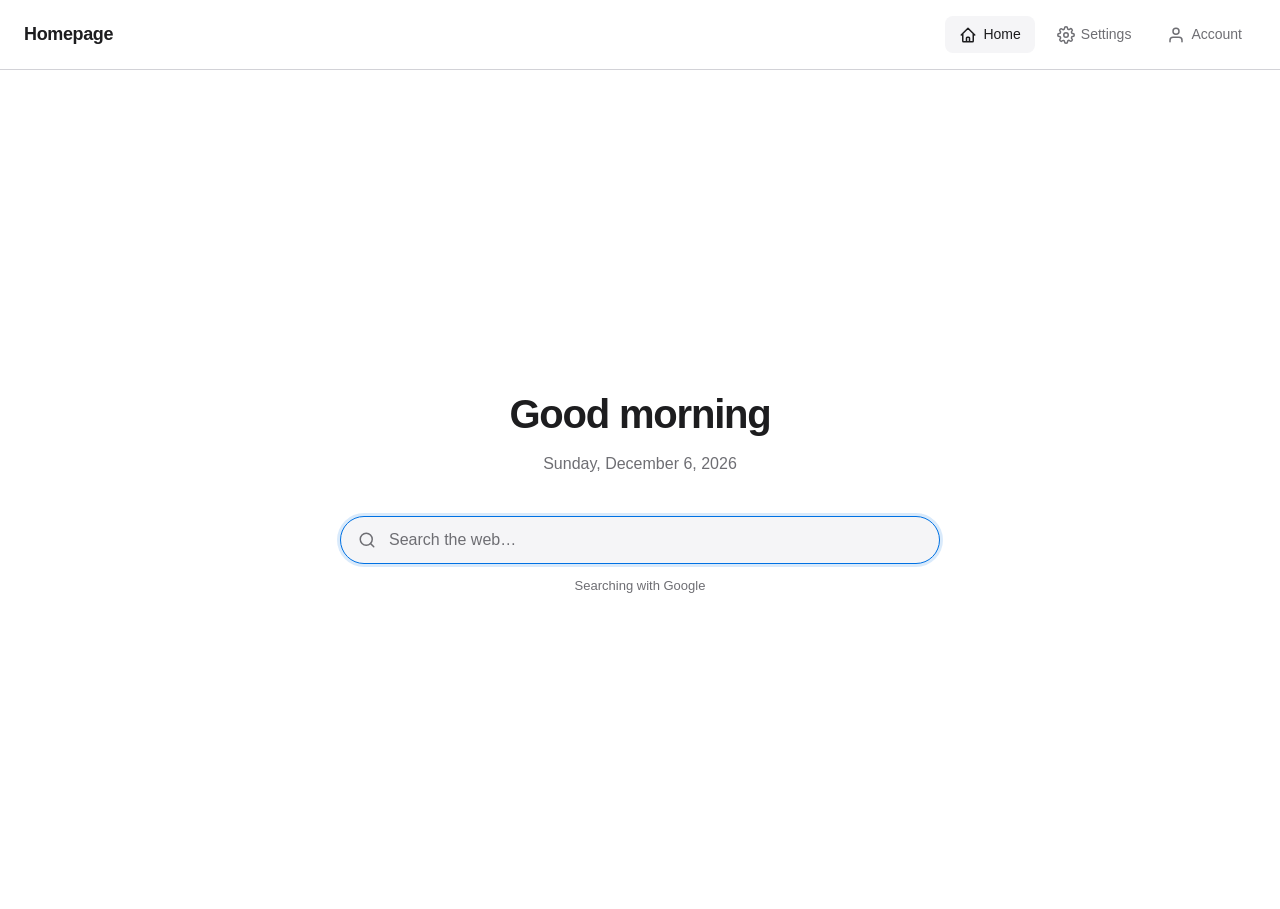
==== index.html @ 0e5a6356 "Add homepage with search bar, settings page, and account page - Homepage with time-based greeting, d" ====
<!DOCTYPE html>
<html lang="en">
<head>
  <meta charset="UTF-8" />
  <meta name="viewport" content="width=device-width, initial-scale=1.0" />
  <title>Homepage</title>
  <link rel="stylesheet" href="css/style.css" />
</head>
<body>

  <!-- Navigation -->
  <nav class="nav">
    <a href="index.html" class="nav-brand">Homepage</a>
    <div class="nav-links">
      <a href="index.html" class="nav-link" title="Home">
        <svg viewBox="0 0 24 24" fill="none" stroke="currentColor" stroke-width="2" stroke-linecap="round" stroke-linejoin="round"><path d="M3 12l2-2m0 0l7-7 7 7M5 10v10a1 1 0 001 1h3m10-11l2 2m-2-2v10a1 1 0 01-1 1h-3m-4 0a1 1 0 01-1-1v-4a1 1 0 011-1h2a1 1 0 011 1v4a1 1 0 01-1 1h-2z"/></svg>
        <span>Home</span>
      </a>
      <a href="settings.html" class="nav-link" title="Settings">
        <svg viewBox="0 0 24 24" fill="none" stroke="currentColor" stroke-width="2" stroke-linecap="round" stroke-linejoin="round"><circle cx="12" cy="12" r="3"/><path d="M19.4 15a1.65 1.65 0 00.33 1.82l.06.06a2 2 0 01-2.83 2.83l-.06-.06a1.65 1.65 0 00-1.82-.33 1.65 1.65 0 00-1 1.51V21a2 2 0 01-4 0v-.09a1.65 1.65 0 00-1.08-1.51 1.65 1.65 0 00-1.82.33l-.06.06a2 2 0 01-2.83-2.83l.06-.06a1.65 1.65 0 00.33-1.82 1.65 1.65 0 00-1.51-1H3a2 2 0 010-4h.09a1.65 1.65 0 001.51-1.08 1.65 1.65 0 00-.33-1.82l-.06-.06a2 2 0 012.83-2.83l.06.06a1.65 1.65 0 001.82.33H9a1.65 1.65 0 001-1.51V3a2 2 0 014 0v.09a1.65 1.65 0 001.08 1.51 1.65 1.65 0 001.82-.33l.06-.06a2 2 0 012.83 2.83l-.06.06a1.65 1.65 0 00-.33 1.82V9a1.65 1.65 0 001.51 1H21a2 2 0 010 4h-.09a1.65 1.65 0 00-1.51 1.08z"/></svg>
        <span>Settings</span>
      </a>
      <a href="account.html" class="nav-link" title="Account">
        <svg viewBox="0 0 24 24" fill="none" stroke="currentColor" stroke-width="2" stroke-linecap="round" stroke-linejoin="round"><path d="M20 21v-2a4 4 0 00-4-4H8a4 4 0 00-4 4v2"/><circle cx="12" cy="7" r="4"/></svg>
        <span>Account</span>
      </a>
    </div>
  </nav>

  <!-- Homepage Content -->
  <main class="home-container">
    <h1 id="greeting" class="home-greeting"></h1>
    <p id="current-date" class="home-date"></p>

    <form id="search-form" class="search-wrapper" autocomplete="off">
      <svg class="search-icon" viewBox="0 0 24 24" fill="none" stroke="currentColor" stroke-width="2" stroke-linecap="round" stroke-linejoin="round"><circle cx="11" cy="11" r="8"/><line x1="21" y1="21" x2="16.65" y2="16.65"/></svg>
      <input id="search-input" class="search-input" type="text" placeholder="Search the web…" autofocus />
    </form>
    <span id="engine-label" class="search-engine-label"></span>
  </main>

  <script src="js/app.js"></script>
</body>
</html>
---- css/style.css ----
/* ===== Reset & Base ===== */
*,
*::before,
*::after {
  margin: 0;
  padding: 0;
  box-sizing: border-box;
}

:root {
  --bg: #ffffff;
  --bg-secondary: #f5f5f7;
  --text: #1d1d1f;
  --text-secondary: #6e6e73;
  --accent: #0071e3;
  --accent-hover: #0077ed;
  --border: #d2d2d7;
  --card-bg: #ffffff;
  --input-bg: #f5f5f7;
  --shadow: 0 1px 3px rgba(0, 0, 0, 0.08);
  --shadow-lg: 0 4px 16px rgba(0, 0, 0, 0.1);
  --radius: 12px;
  --radius-sm: 8px;
  --transition: 0.2s ease;
  --font: -apple-system, BlinkMacSystemFont, "Segoe UI", Roboto, Helvetica, Arial, sans-serif;
}

[data-theme="dark"] {
  --bg: #1c1c1e;
  --bg-secondary: #2c2c2e;
  --text: #f5f5f7;
  --text-secondary: #98989d;
  --accent: #0a84ff;
  --accent-hover: #409cff;
  --border: #38383a;
  --card-bg: #2c2c2e;
  --input-bg: #3a3a3c;
  --shadow: 0 1px 3px rgba(0, 0, 0, 0.3);
  --shadow-lg: 0 4px 16px rgba(0, 0, 0, 0.4);
}

html {
  font-size: 16px;
}

body {
  font-family: var(--font);
  background: var(--bg);
  color: var(--text);
  line-height: 1.5;
  min-height: 100vh;
  transition: background var(--transition), color var(--transition);
}

a {
  color: var(--accent);
  text-decoration: none;
  transition: color var(--transition);
}

a:hover {
  color: var(--accent-hover);
}

/* ===== Navigation ===== */
.nav {
  display: flex;
  align-items: center;
  justify-content: space-between;
  padding: 16px 24px;
  background: var(--bg);
  border-bottom: 1px solid var(--border);
  position: sticky;
  top: 0;
  z-index: 100;
  transition: background var(--transition), border-color var(--transition);
}

.nav-brand {
  font-size: 1.125rem;
  font-weight: 600;
  color: var(--text);
  letter-spacing: -0.02em;
}

.nav-links {
  display: flex;
  align-items: center;
  gap: 8px;
}

.nav-link {
  display: flex;
  align-items: center;
  gap: 6px;
  padding: 8px 14px;
  border-radius: var(--radius-sm);
  font-size: 0.875rem;
  font-weight: 500;
  color: var(--text-secondary);
  transition: background var(--transition), color var(--transition);
}

.nav-link:hover,
.nav-link.active {
  background: var(--bg-secondary);
  color: var(--text);
}

.nav-link svg {
  width: 18px;
  height: 18px;
  flex-shrink: 0;
}

/* ===== Homepage ===== */
.home-container {
  display: flex;
  flex-direction: column;
  align-items: center;
  justify-content: center;
  min-height: calc(100vh - 61px);
  padding: 24px;
}

.home-greeting {
  font-size: 2.5rem;
  font-weight: 700;
  letter-spacing: -0.03em;
  margin-bottom: 8px;
  text-align: center;
}

.home-date {
  font-size: 1rem;
  color: var(--text-secondary);
  margin-bottom: 40px;
  text-align: center;
}

.search-wrapper {
  width: 100%;
  max-width: 600px;
  position: relative;
}

.search-input {
  width: 100%;
  padding: 14px 20px 14px 48px;
  font-size: 1rem;
  font-family: var(--font);
  background: var(--input-bg);
  color: var(--text);
  border: 1px solid var(--border);
  border-radius: 999px;
  outline: none;
  transition: border-color var(--transition), box-shadow var(--transition), background var(--transition);
}

.search-input::placeholder {
  color: var(--text-secondary);
}

.search-input:focus {
  border-color: var(--accent);
  box-shadow: 0 0 0 3px rgba(0, 113, 227, 0.15);
}

.search-icon {
  position: absolute;
  left: 18px;
  top: 50%;
  transform: translateY(-50%);
  width: 18px;
  height: 18px;
  color: var(--text-secondary);
  pointer-events: none;
}

.search-engine-label {
  display: block;
  text-align: center;
  margin-top: 12px;
  font-size: 0.8125rem;
  color: var(--text-secondary);
}

/* ===== Page Layout ===== */
.page {
  max-width: 640px;
  margin: 0 auto;
  padding: 40px 24px 80px;
}

.page-title {
  font-size: 1.75rem;
  font-weight: 700;
  letter-spacing: -0.02em;
  margin-bottom: 32px;
}

/* ===== Card / Section ===== */
.card {
  background: var(--card-bg);
  border: 1px solid var(--border);
  border-radius: var(--radius);
  padding: 24px;
  margin-bottom: 24px;
  transition: background var(--transition), border-color var(--transition);
}

.card-title {
  font-size: 0.8125rem;
  font-weight: 600;
  text-transform: uppercase;
  letter-spacing: 0.05em;
  color: var(--text-secondary);
  margin-bottom: 16px;
}

/* ===== Form Elements ===== */
.form-group {
  margin-bottom: 20px;
}

.form-group:last-child {
  margin-bottom: 0;
}

.form-label {
  display: block;
  font-size: 0.875rem;
  font-weight: 500;
  margin-bottom: 6px;
  color: var(--text);
}

.form-input,
.form-select,
.form-textarea {
  width: 100%;
  padding: 10px 14px;
  font-size: 0.9375rem;
  font-family: var(--font);
  background: var(--input-bg);
  color: var(--text);
  border: 1px solid var(--border);
  border-radius: var(--radius-sm);
  outline: none;
  transition: border-color var(--transition), box-shadow var(--transition), background var(--transition);
}

.form-input:focus,
.form-select:focus,
.form-textarea:focus {
  border-color: var(--accent);
  box-shadow: 0 0 0 3px rgba(0, 113, 227, 0.15);
}

.form-select {
  appearance: none;
  background-image: url("data:image/svg+xml,%3Csvg xmlns='http://www.w3.org/2000/svg' width='12' height='12' fill='%236e6e73' viewBox='0 0 24 24'%3E%3Cpath d='M7 10l5 5 5-5z'/%3E%3C/svg%3E");
  background-repeat: no-repeat;
  background-position: right 14px center;
  padding-right: 36px;
  cursor: pointer;
}

.form-textarea {
  resize: vertical;
  min-height: 80px;
}

.form-hint {
  font-size: 0.8125rem;
  color: var(--text-secondary);
  margin-top: 4px;
}

/* ===== Toggle Switch ===== */
.toggle-row {
  display: flex;
  align-items: center;
  justify-content: space-between;
  padding: 8px 0;
}

.toggle-row + .toggle-row {
  border-top: 1px solid var(--border);
  margin-top: 8px;
  padding-top: 16px;
}

.toggle-label-text {
  font-size: 0.9375rem;
  font-weight: 500;
}

.toggle-desc {
  font-size: 0.8125rem;
  color: var(--text-secondary);
  margin-top: 2px;
}

.toggle {
  position: relative;
  width: 48px;
  height: 28px;
  flex-shrink: 0;
}

.toggle input {
  opacity: 0;
  width: 0;
  height: 0;
}

.toggle-slider {
  position: absolute;
  inset: 0;
  background: var(--border);
  border-radius: 999px;
  cursor: pointer;
  transition: background var(--transition);
}

.toggle-slider::before {
  content: "";
  position: absolute;
  left: 3px;
  top: 3px;
  width: 22px;
  height: 22px;
  background: #fff;
  border-radius: 50%;
  transition: transform var(--transition);
  box-shadow: 0 1px 3px rgba(0, 0, 0, 0.15);
}

.toggle input:checked + .toggle-slider {
  background: var(--accent);
}

.toggle input:checked + .toggle-slider::before {
  transform: translateX(20px);
}

/* ===== Buttons ===== */
.btn {
  display: inline-flex;
  align-items: center;
  justify-content: center;
  gap: 6px;
  padding: 10px 20px;
  font-size: 0.9375rem;
  font-weight: 500;
  font-family: var(--font);
  border: none;
  border-radius: var(--radius-sm);
  cursor: pointer;
  transition: background var(--transition), color var(--transition), box-shadow var(--transition);
}

.btn-primary {
  background: var(--accent);
  color: #fff;
}

.btn-primary:hover {
  background: var(--accent-hover);
}

.btn-secondary {
  background: var(--bg-secondary);
  color: var(--text);
  border: 1px solid var(--border);
}

.btn-secondary:hover {
  background: var(--border);
}

.btn-danger {
  background: #ff3b30;
  color: #fff;
}

.btn-danger:hover {
  background: #ff453a;
}

.btn-block {
  width: 100%;
}

/* ===== Avatar ===== */
.avatar-section {
  display: flex;
  flex-direction: column;
  align-items: center;
  margin-bottom: 24px;
}

.avatar {
  width: 96px;
  height: 96px;
  border-radius: 50%;
  background: var(--bg-secondary);
  border: 2px solid var(--border);
  display: flex;
  align-items: center;
  justify-content: center;
  overflow: hidden;
  margin-bottom: 12px;
  transition: border-color var(--transition);
}

.avatar img {
  width: 100%;
  height: 100%;
  object-fit: cover;
}

.avatar-placeholder {
  font-size: 2rem;
  color: var(--text-secondary);
}

.avatar-upload-btn {
  font-size: 0.8125rem;
  color: var(--accent);
  cursor: pointer;
  font-weight: 500;
}

.avatar-upload-btn:hover {
  color: var(--accent-hover);
}

/* ===== Toast ===== */
.toast {
  position: fixed;
  bottom: 24px;
  left: 50%;
  transform: translateX(-50%) translateY(100px);
  background: var(--text);
  color: var(--bg);
  padding: 12px 24px;
  border-radius: var(--radius-sm);
  font-size: 0.875rem;
  font-weight: 500;
  box-shadow: var(--shadow-lg);
  opacity: 0;
  transition: transform 0.3s ease, opacity 0.3s ease;
  z-index: 1000;
  pointer-events: none;
}

.toast.show {
  transform: translateX(-50%) translateY(0);
  opacity: 1;
}

/* ===== Color Swatches ===== */
.color-options {
  display: flex;
  gap: 10px;
  flex-wrap: wrap;
}

.color-swatch {
  width: 36px;
  height: 36px;
  border-radius: 50%;
  border: 2px solid transparent;
  cursor: pointer;
  transition: border-color var(--transition), transform var(--transition);
}

.color-swatch:hover {
  transform: scale(1.1);
}

.color-swatch.active {
  border-color: var(--text);
  box-shadow: 0 0 0 2px var(--bg), 0 0 0 4px var(--text);
}

/* ===== Responsive ===== */
@media (max-width: 600px) {
  .home-greeting {
    font-size: 1.75rem;
  }

  .page {
    padding: 24px 16px 60px;
  }

  .nav {
    padding: 12px 16px;
  }

  .nav-link span {
    display: none;
  }
}
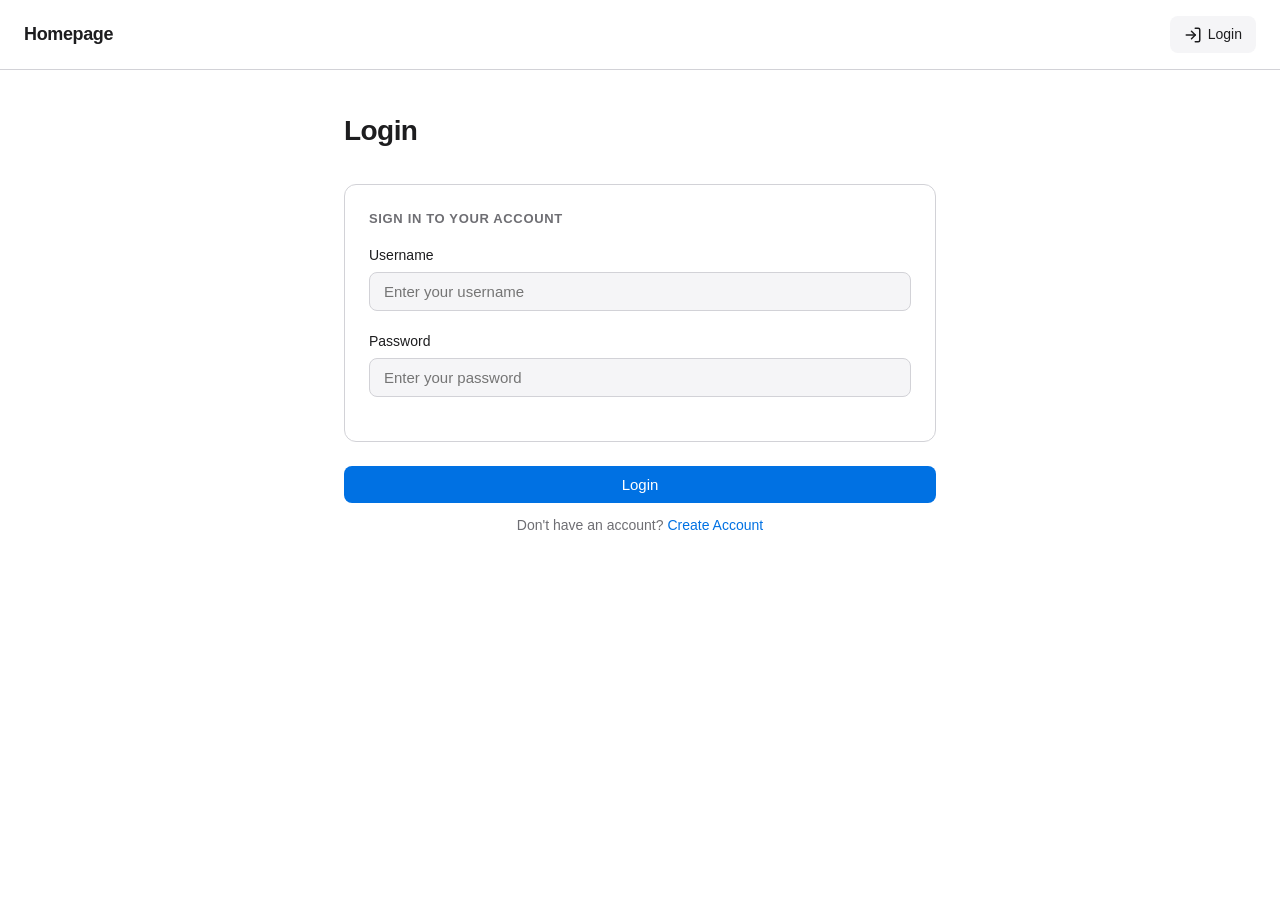
==== commit bd458de8: "Add login page, per-user account data, and user info on homepage Co-authored-by: KINGANGELETTI <2601" ====
--- a/index.html
+++ b/index.html
@@ -24,11 +24,27 @@
         <svg viewBox="0 0 24 24" fill="none" stroke="currentColor" stroke-width="2" stroke-linecap="round" stroke-linejoin="round"><path d="M20 21v-2a4 4 0 00-4-4H8a4 4 0 00-4 4v2"/><circle cx="12" cy="7" r="4"/></svg>
         <span>Account</span>
       </a>
+      <a href="#" id="nav-logout" class="nav-link" title="Logout" style="display:none;">
+        <svg viewBox="0 0 24 24" fill="none" stroke="currentColor" stroke-width="2" stroke-linecap="round" stroke-linejoin="round"><path d="M9 21H5a2 2 0 01-2-2V5a2 2 0 012-2h4"/><polyline points="16 17 21 12 16 7"/><line x1="21" y1="12" x2="9" y2="12"/></svg>
+        <span>Logout</span>
+      </a>
+      <a href="login.html" id="nav-login" class="nav-link" title="Login" style="display:none;">
+        <svg viewBox="0 0 24 24" fill="none" stroke="currentColor" stroke-width="2" stroke-linecap="round" stroke-linejoin="round"><path d="M15 3h4a2 2 0 012 2v14a2 2 0 01-2 2h-4"/><polyline points="10 17 15 12 10 7"/><line x1="15" y1="12" x2="3" y2="12"/></svg>
+        <span>Login</span>
+      </a>
     </div>
   </nav>
+  <main class="home-container">
+    <div id="user-info" class="user-info" style="display:none;">
+      <div class="user-info-avatar">
+        <img id="user-avatar" src="" alt="Profile" style="display:none" />
+        <span id="user-avatar-placeholder" class="avatar-placeholder">
+          <svg width="24" height="24" viewBox="0 0 24 24" fill="none" stroke="currentColor" stroke-width="1.5" stroke-linecap="round" stroke-linejoin="round"><path d="M20 21v-2a4 4 0 00-4-4H8a4 4 0 00-4 4v2"/><circle cx="12" cy="7" r="4"/></svg>
+        </span>
+      </div>
+      <span id="user-display-name" class="user-info-name"></span>
+    </div>
 
-  <!-- Homepage Content -->
-  <main class="home-container">
     <h1 id="greeting" class="home-greeting"></h1>
     <p id="current-date" class="home-date"></p>
 
--- a/css/style.css
+++ b/css/style.css
@@ -504,3 +504,53 @@
     display: none;
   }
 }
+
+/* ===== Auth Page ===== */
+.auth-toggle-text {
+  text-align: center;
+  font-size: 0.875rem;
+  color: var(--text-secondary);
+}
+
+.auth-toggle-link {
+  font-weight: 500;
+  cursor: pointer;
+}
+
+/* ===== User Info (Homepage) ===== */
+.user-info {
+  display: flex;
+  align-items: center;
+  gap: 12px;
+  margin-bottom: 24px;
+  padding: 12px 20px;
+  background: var(--card-bg);
+  border: 1px solid var(--border);
+  border-radius: var(--radius);
+  transition: background var(--transition), border-color var(--transition);
+}
+
+.user-info-avatar {
+  width: 40px;
+  height: 40px;
+  border-radius: 50%;
+  background: var(--bg-secondary);
+  border: 1px solid var(--border);
+  display: flex;
+  align-items: center;
+  justify-content: center;
+  overflow: hidden;
+  flex-shrink: 0;
+}
+
+.user-info-avatar img {
+  width: 100%;
+  height: 100%;
+  object-fit: cover;
+}
+
+.user-info-name {
+  font-size: 0.9375rem;
+  font-weight: 500;
+  color: var(--text);
+}
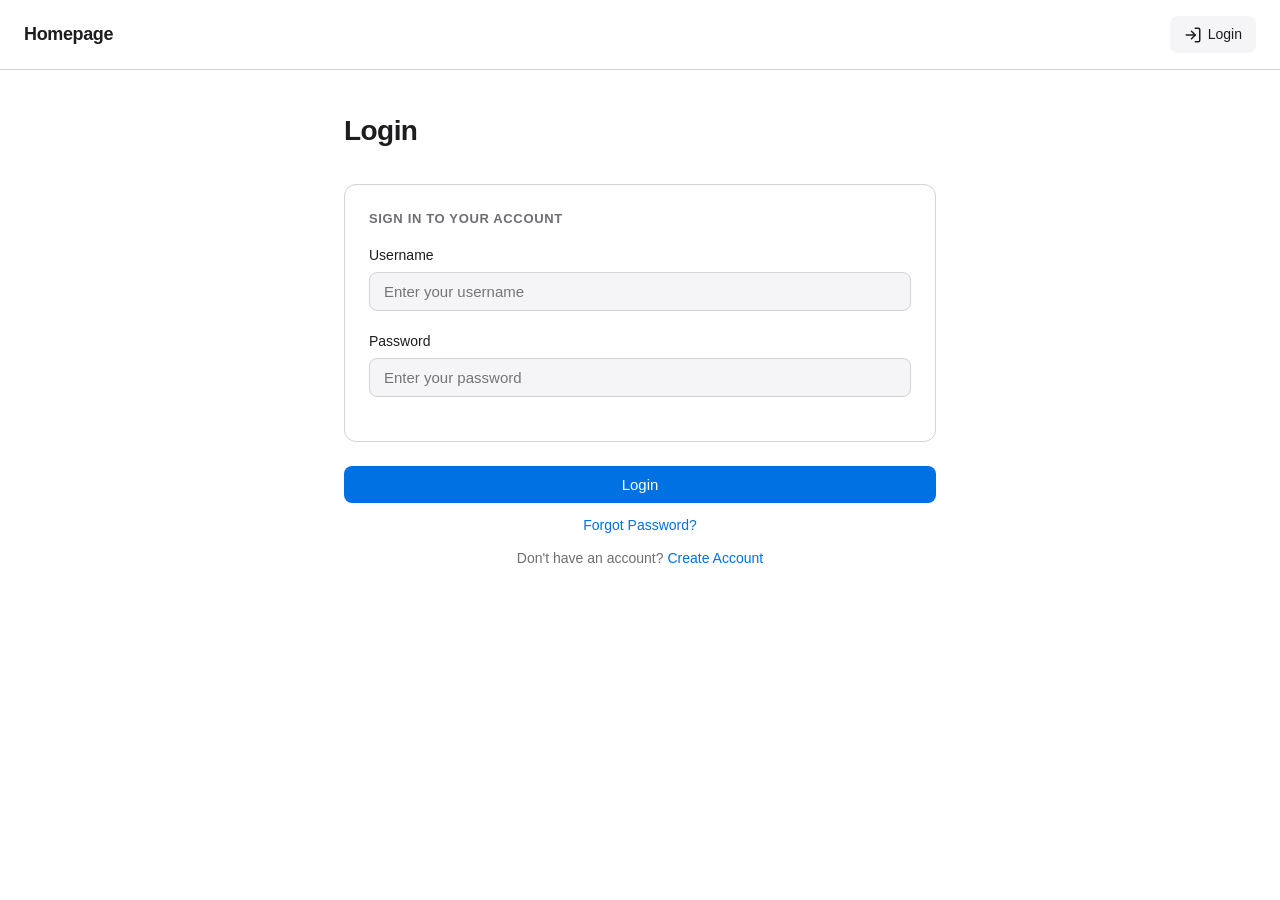
==== commit 66022cd8: "Combine settings and account into single page with per-user settings and recovery key management Co-" ====
--- a/index.html
+++ b/index.html
@@ -19,10 +19,6 @@
       <a href="settings.html" class="nav-link" title="Settings">
         <svg viewBox="0 0 24 24" fill="none" stroke="currentColor" stroke-width="2" stroke-linecap="round" stroke-linejoin="round"><circle cx="12" cy="12" r="3"/><path d="M19.4 15a1.65 1.65 0 00.33 1.82l.06.06a2 2 0 01-2.83 2.83l-.06-.06a1.65 1.65 0 00-1.82-.33 1.65 1.65 0 00-1 1.51V21a2 2 0 01-4 0v-.09a1.65 1.65 0 00-1.08-1.51 1.65 1.65 0 00-1.82.33l-.06.06a2 2 0 01-2.83-2.83l.06-.06a1.65 1.65 0 00.33-1.82 1.65 1.65 0 00-1.51-1H3a2 2 0 010-4h.09a1.65 1.65 0 001.51-1.08 1.65 1.65 0 00-.33-1.82l-.06-.06a2 2 0 012.83-2.83l.06.06a1.65 1.65 0 001.82.33H9a1.65 1.65 0 001-1.51V3a2 2 0 014 0v.09a1.65 1.65 0 001.08 1.51 1.65 1.65 0 001.82-.33l.06-.06a2 2 0 012.83 2.83l-.06.06a1.65 1.65 0 00-.33 1.82V9a1.65 1.65 0 001.51 1H21a2 2 0 010 4h-.09a1.65 1.65 0 00-1.51 1.08z"/></svg>
         <span>Settings</span>
-      </a>
-      <a href="account.html" class="nav-link" title="Account">
-        <svg viewBox="0 0 24 24" fill="none" stroke="currentColor" stroke-width="2" stroke-linecap="round" stroke-linejoin="round"><path d="M20 21v-2a4 4 0 00-4-4H8a4 4 0 00-4 4v2"/><circle cx="12" cy="7" r="4"/></svg>
-        <span>Account</span>
       </a>
       <a href="#" id="nav-logout" class="nav-link" title="Logout" style="display:none;">
         <svg viewBox="0 0 24 24" fill="none" stroke="currentColor" stroke-width="2" stroke-linecap="round" stroke-linejoin="round"><path d="M9 21H5a2 2 0 01-2-2V5a2 2 0 012-2h4"/><polyline points="16 17 21 12 16 7"/><line x1="21" y1="12" x2="9" y2="12"/></svg>
--- a/css/style.css
+++ b/css/style.css
@@ -517,6 +517,59 @@
   cursor: pointer;
 }
 
+.auth-forgot-text {
+  font-size: 0.875rem;
+  color: var(--text-secondary);
+}
+
+/* ===== Recovery Key Modal ===== */
+.modal-overlay {
+  position: fixed;
+  inset: 0;
+  background: rgba(0, 0, 0, 0.5);
+  display: flex;
+  align-items: center;
+  justify-content: center;
+  z-index: 1000;
+  padding: 24px;
+}
+
+.modal {
+  background: var(--card-bg);
+  border-radius: var(--radius);
+  padding: 32px;
+  max-width: 420px;
+  width: 100%;
+  box-shadow: var(--shadow-lg);
+}
+
+.modal-title {
+  font-size: 1.25rem;
+  font-weight: 700;
+  margin-bottom: 8px;
+}
+
+.modal-text {
+  font-size: 0.875rem;
+  color: var(--text-secondary);
+  margin-bottom: 20px;
+  line-height: 1.5;
+}
+
+.recovery-key-display {
+  background: var(--input-bg);
+  border: 1px solid var(--border);
+  border-radius: var(--radius-sm);
+  padding: 16px;
+  text-align: center;
+  font-size: 1.5rem;
+  font-weight: 700;
+  letter-spacing: 0.05em;
+  font-family: monospace;
+  margin-bottom: 20px;
+  color: var(--text);
+}
+
 /* ===== User Info (Homepage) ===== */
 .user-info {
   display: flex;
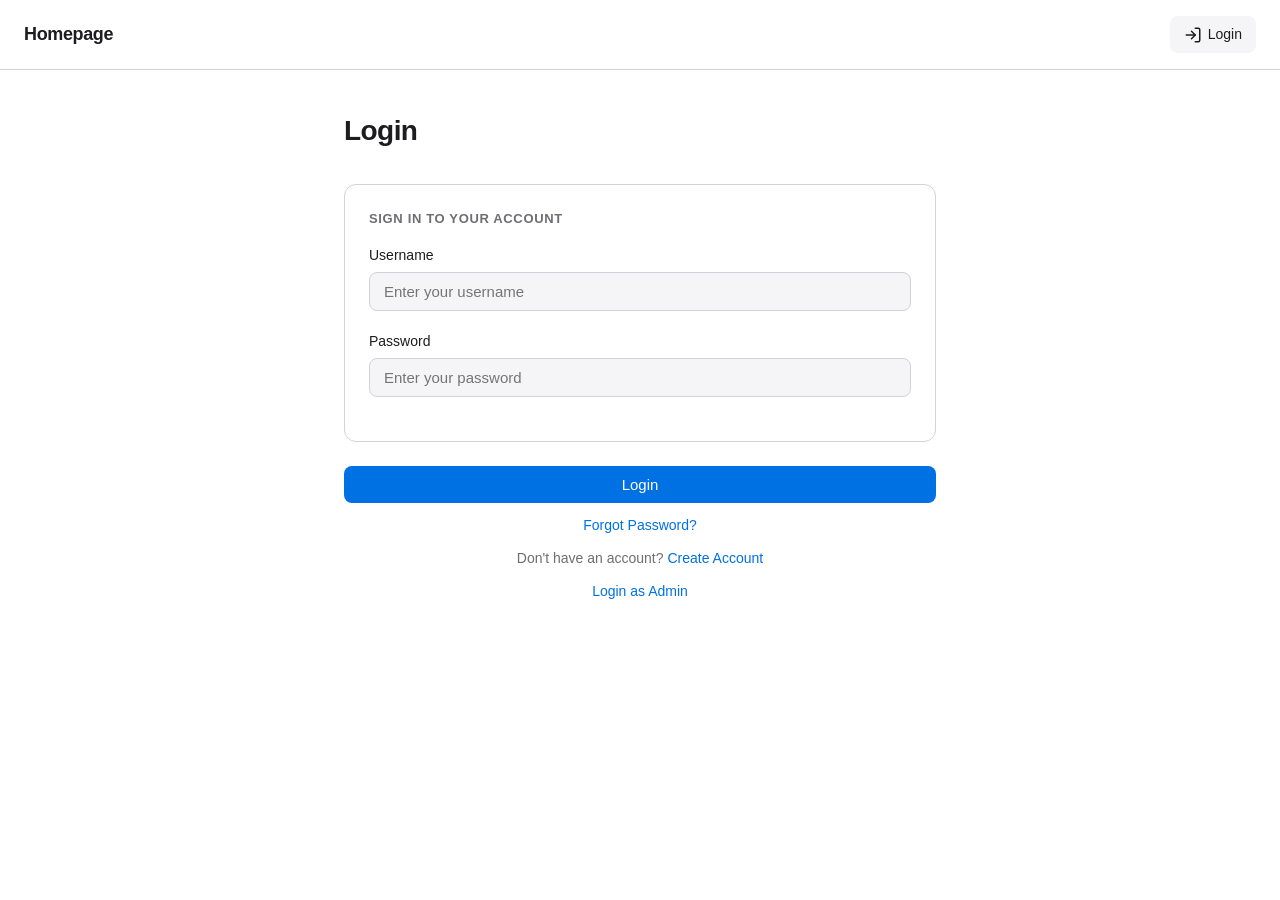
==== commit bd94891e: "Add apps section with Weather and Calculator apps below search bar Co-authored-by: KINGANGELETTI <26" ====
--- a/index.html
+++ b/index.html
@@ -49,7 +49,91 @@
       <input id="search-input" class="search-input" type="text" placeholder="Search the web…" autofocus />
     </form>
     <span id="engine-label" class="search-engine-label"></span>
+
+    <!-- Apps Section -->
+    <section id="apps-section" class="apps-section">
+      <h2 class="apps-title">Apps</h2>
+      <div class="apps-grid">
+        <button id="app-weather" class="app-btn" type="button">
+          <svg class="app-icon" viewBox="0 0 24 24" fill="none" stroke="currentColor" stroke-width="1.5" stroke-linecap="round" stroke-linejoin="round"><path d="M17.5 19H9a7 7 0 11.1-13.9A4.5 4.5 0 0117.5 8h1A2.5 2.5 0 0121 10.5 3.5 3.5 0 0117.5 19z"/></svg>
+          <span>Weather</span>
+        </button>
+        <button id="app-calculator" class="app-btn" type="button">
+          <svg class="app-icon" viewBox="0 0 24 24" fill="none" stroke="currentColor" stroke-width="1.5" stroke-linecap="round" stroke-linejoin="round"><rect x="4" y="2" width="16" height="20" rx="2"/><line x1="8" y1="6" x2="16" y2="6"/><line x1="8" y1="10" x2="8" y2="10.01"/><line x1="12" y1="10" x2="12" y2="10.01"/><line x1="16" y1="10" x2="16" y2="10.01"/><line x1="8" y1="14" x2="8" y2="14.01"/><line x1="12" y1="14" x2="12" y2="14.01"/><line x1="16" y1="14" x2="16" y2="14.01"/><line x1="8" y1="18" x2="8" y2="18.01"/><line x1="12" y1="18" x2="16" y2="18"/></svg>
+          <span>Calculator</span>
+        </button>
+      </div>
+    </section>
   </main>
+
+  <!-- Weather App Modal -->
+  <div id="weather-modal" class="modal-overlay" style="display:none;">
+    <div class="modal app-modal weather-modal">
+      <div class="app-modal-header">
+        <h2 class="modal-title">Weather</h2>
+        <button id="weather-close" class="app-modal-close" type="button">&times;</button>
+      </div>
+      <div class="weather-location-bar">
+        <select id="weather-location" class="form-select">
+          <option value="">Select a city…</option>
+          <option value="40.7128,-74.006">New York</option>
+          <option value="34.0522,-118.2437">Los Angeles</option>
+          <option value="41.8781,-87.6298">Chicago</option>
+          <option value="29.7604,-95.3698">Houston</option>
+          <option value="33.749,-84.388">Atlanta</option>
+          <option value="47.6062,-122.3321">Seattle</option>
+          <option value="37.7749,-122.4194">San Francisco</option>
+          <option value="25.7617,-80.1918">Miami</option>
+          <option value="51.5074,-0.1278">London</option>
+          <option value="48.8566,2.3522">Paris</option>
+          <option value="35.6762,139.6503">Tokyo</option>
+          <option value="55.7558,37.6173">Moscow</option>
+          <option value="-33.8688,151.2093">Sydney</option>
+          <option value="19.4326,-99.1332">Mexico City</option>
+          <option value="52.52,13.405">Berlin</option>
+        </select>
+        <button id="weather-current-loc" class="btn btn-secondary btn-sm" type="button">
+          <svg width="14" height="14" viewBox="0 0 24 24" fill="none" stroke="currentColor" stroke-width="2" stroke-linecap="round" stroke-linejoin="round"><circle cx="12" cy="12" r="10"/><circle cx="12" cy="12" r="3"/><line x1="12" y1="2" x2="12" y2="4"/><line x1="12" y1="20" x2="12" y2="22"/><line x1="2" y1="12" x2="4" y2="12"/><line x1="20" y1="12" x2="22" y2="12"/></svg>
+          Current Location
+        </button>
+      </div>
+      <div id="weather-content" class="weather-content">
+        <p class="weather-placeholder">Select a city or use your current location to see weather data.</p>
+      </div>
+    </div>
+  </div>
+
+  <!-- Calculator App Modal -->
+  <div id="calc-modal" class="modal-overlay" style="display:none;">
+    <div class="modal app-modal calc-modal">
+      <div class="app-modal-header">
+        <h2 class="modal-title">Calculator</h2>
+        <button id="calc-close" class="app-modal-close" type="button">&times;</button>
+      </div>
+      <div id="calc-display" class="calc-display">0</div>
+      <div class="calc-grid">
+        <button class="calc-btn calc-fn" data-action="clear">AC</button>
+        <button class="calc-btn calc-fn" data-action="sign">+/−</button>
+        <button class="calc-btn calc-fn" data-action="percent">%</button>
+        <button class="calc-btn calc-op" data-action="÷">÷</button>
+        <button class="calc-btn" data-action="7">7</button>
+        <button class="calc-btn" data-action="8">8</button>
+        <button class="calc-btn" data-action="9">9</button>
+        <button class="calc-btn calc-op" data-action="×">×</button>
+        <button class="calc-btn" data-action="4">4</button>
+        <button class="calc-btn" data-action="5">5</button>
+        <button class="calc-btn" data-action="6">6</button>
+        <button class="calc-btn calc-op" data-action="−">−</button>
+        <button class="calc-btn" data-action="1">1</button>
+        <button class="calc-btn" data-action="2">2</button>
+        <button class="calc-btn" data-action="3">3</button>
+        <button class="calc-btn calc-op" data-action="+">+</button>
+        <button class="calc-btn calc-zero" data-action="0">0</button>
+        <button class="calc-btn" data-action=".">.</button>
+        <button class="calc-btn calc-op calc-eq" data-action="=">=</button>
+      </div>
+    </div>
+  </div>
 
   <script src="js/app.js"></script>
 </body>
--- a/css/style.css
+++ b/css/style.css
@@ -522,6 +522,53 @@
   color: var(--text-secondary);
 }
 
+/* ===== Admin Dashboard ===== */
+.admin-user-row {
+  display: flex;
+  align-items: center;
+  justify-content: space-between;
+  padding: 12px 0;
+  border-bottom: 1px solid var(--border);
+  gap: 12px;
+}
+
+.admin-user-row:last-child {
+  border-bottom: none;
+}
+
+.admin-user-name {
+  font-size: 0.9375rem;
+  font-weight: 500;
+  color: var(--text);
+  min-width: 0;
+  overflow: hidden;
+  text-overflow: ellipsis;
+  white-space: nowrap;
+}
+
+.admin-user-actions {
+  display: flex;
+  gap: 6px;
+  flex-shrink: 0;
+}
+
+.btn-sm {
+  padding: 6px 12px;
+  font-size: 0.8125rem;
+}
+
+@media (max-width: 600px) {
+  .admin-user-row {
+    flex-direction: column;
+    align-items: flex-start;
+    gap: 8px;
+  }
+
+  .admin-user-actions {
+    flex-wrap: wrap;
+  }
+}
+
 /* ===== Recovery Key Modal ===== */
 .modal-overlay {
   position: fixed;
@@ -607,3 +654,288 @@
   font-weight: 500;
   color: var(--text);
 }
+
+/* ===== Apps Section ===== */
+.apps-section {
+  width: 100%;
+  max-width: 600px;
+  margin-top: 32px;
+  text-align: center;
+}
+
+.apps-title {
+  font-size: 0.8125rem;
+  font-weight: 600;
+  text-transform: uppercase;
+  letter-spacing: 0.05em;
+  color: var(--text-secondary);
+  margin-bottom: 14px;
+}
+
+.apps-grid {
+  display: flex;
+  gap: 12px;
+  justify-content: center;
+  flex-wrap: wrap;
+}
+
+.app-btn {
+  display: flex;
+  flex-direction: column;
+  align-items: center;
+  gap: 8px;
+  width: 96px;
+  padding: 16px 8px;
+  background: var(--card-bg);
+  border: 1px solid var(--border);
+  border-radius: var(--radius);
+  cursor: pointer;
+  font-family: var(--font);
+  font-size: 0.8125rem;
+  font-weight: 500;
+  color: var(--text);
+  transition: background var(--transition), border-color var(--transition), transform var(--transition), box-shadow var(--transition);
+}
+
+.app-btn:hover {
+  background: var(--bg-secondary);
+  border-color: var(--accent);
+  transform: translateY(-2px);
+  box-shadow: var(--shadow);
+}
+
+.app-icon {
+  width: 32px;
+  height: 32px;
+  color: var(--accent);
+}
+
+/* ===== App Modal Shared ===== */
+.app-modal {
+  max-width: 480px;
+  max-height: 90vh;
+  overflow-y: auto;
+}
+
+.app-modal-header {
+  display: flex;
+  align-items: center;
+  justify-content: space-between;
+  margin-bottom: 20px;
+}
+
+.app-modal-close {
+  background: none;
+  border: none;
+  font-size: 1.5rem;
+  color: var(--text-secondary);
+  cursor: pointer;
+  padding: 4px 8px;
+  border-radius: var(--radius-sm);
+  transition: background var(--transition), color var(--transition);
+  line-height: 1;
+  font-family: var(--font);
+}
+
+.app-modal-close:hover {
+  background: var(--bg-secondary);
+  color: var(--text);
+}
+
+/* ===== Weather App ===== */
+.weather-location-bar {
+  display: flex;
+  gap: 8px;
+  margin-bottom: 20px;
+  align-items: center;
+}
+
+.weather-location-bar .form-select {
+  flex: 1;
+}
+
+.weather-location-bar .btn {
+  white-space: nowrap;
+  flex-shrink: 0;
+}
+
+.weather-content {
+  min-height: 120px;
+}
+
+.weather-placeholder {
+  text-align: center;
+  color: var(--text-secondary);
+  font-size: 0.875rem;
+  padding: 32px 0;
+}
+
+.weather-loading {
+  text-align: center;
+  color: var(--text-secondary);
+  font-size: 0.875rem;
+  padding: 32px 0;
+}
+
+.weather-error {
+  text-align: center;
+  color: #ff3b30;
+  font-size: 0.875rem;
+  padding: 32px 0;
+}
+
+.weather-data {
+  display: flex;
+  flex-direction: column;
+  gap: 16px;
+}
+
+.weather-main {
+  display: flex;
+  align-items: center;
+  justify-content: center;
+  gap: 16px;
+}
+
+.weather-temp {
+  font-size: 3rem;
+  font-weight: 700;
+  letter-spacing: -0.03em;
+  line-height: 1;
+}
+
+.weather-desc {
+  font-size: 1rem;
+  color: var(--text-secondary);
+  text-align: center;
+}
+
+.weather-city {
+  font-size: 0.875rem;
+  color: var(--text-secondary);
+  text-align: center;
+}
+
+.weather-icon {
+  font-size: 3rem;
+  line-height: 1;
+}
+
+.weather-details {
+  display: grid;
+  grid-template-columns: 1fr 1fr;
+  gap: 12px;
+}
+
+.weather-detail {
+  background: var(--input-bg);
+  border-radius: var(--radius-sm);
+  padding: 12px;
+  text-align: center;
+}
+
+.weather-detail-label {
+  font-size: 0.75rem;
+  font-weight: 600;
+  text-transform: uppercase;
+  letter-spacing: 0.05em;
+  color: var(--text-secondary);
+  margin-bottom: 4px;
+}
+
+.weather-detail-value {
+  font-size: 1.125rem;
+  font-weight: 600;
+}
+
+/* ===== Calculator App ===== */
+.calc-modal {
+  max-width: 340px;
+  padding: 24px;
+}
+
+.calc-display {
+  background: var(--input-bg);
+  border: 1px solid var(--border);
+  border-radius: var(--radius-sm);
+  padding: 16px 20px;
+  text-align: right;
+  font-size: 2rem;
+  font-weight: 600;
+  font-family: var(--font);
+  color: var(--text);
+  margin-bottom: 12px;
+  min-height: 64px;
+  display: flex;
+  align-items: center;
+  justify-content: flex-end;
+  overflow: hidden;
+  word-break: break-all;
+  line-height: 1.2;
+}
+
+.calc-grid {
+  display: grid;
+  grid-template-columns: repeat(4, 1fr);
+  gap: 8px;
+}
+
+.calc-btn {
+  padding: 16px;
+  font-size: 1.125rem;
+  font-weight: 500;
+  font-family: var(--font);
+  border: 1px solid var(--border);
+  border-radius: var(--radius-sm);
+  background: var(--card-bg);
+  color: var(--text);
+  cursor: pointer;
+  transition: background var(--transition), transform 0.1s ease;
+  user-select: none;
+}
+
+.calc-btn:hover {
+  background: var(--bg-secondary);
+}
+
+.calc-btn:active {
+  transform: scale(0.95);
+}
+
+.calc-fn {
+  background: var(--bg-secondary);
+  color: var(--text);
+}
+
+.calc-op {
+  background: var(--accent);
+  color: #fff;
+  border-color: var(--accent);
+}
+
+.calc-op:hover {
+  background: var(--accent-hover);
+}
+
+.calc-eq {
+  background: var(--accent);
+  color: #fff;
+}
+
+.calc-zero {
+  grid-column: span 2;
+}
+
+@media (max-width: 600px) {
+  .weather-location-bar {
+    flex-direction: column;
+  }
+
+  .weather-location-bar .btn {
+    width: 100%;
+  }
+
+  .app-modal {
+    max-width: 100%;
+  }
+}
